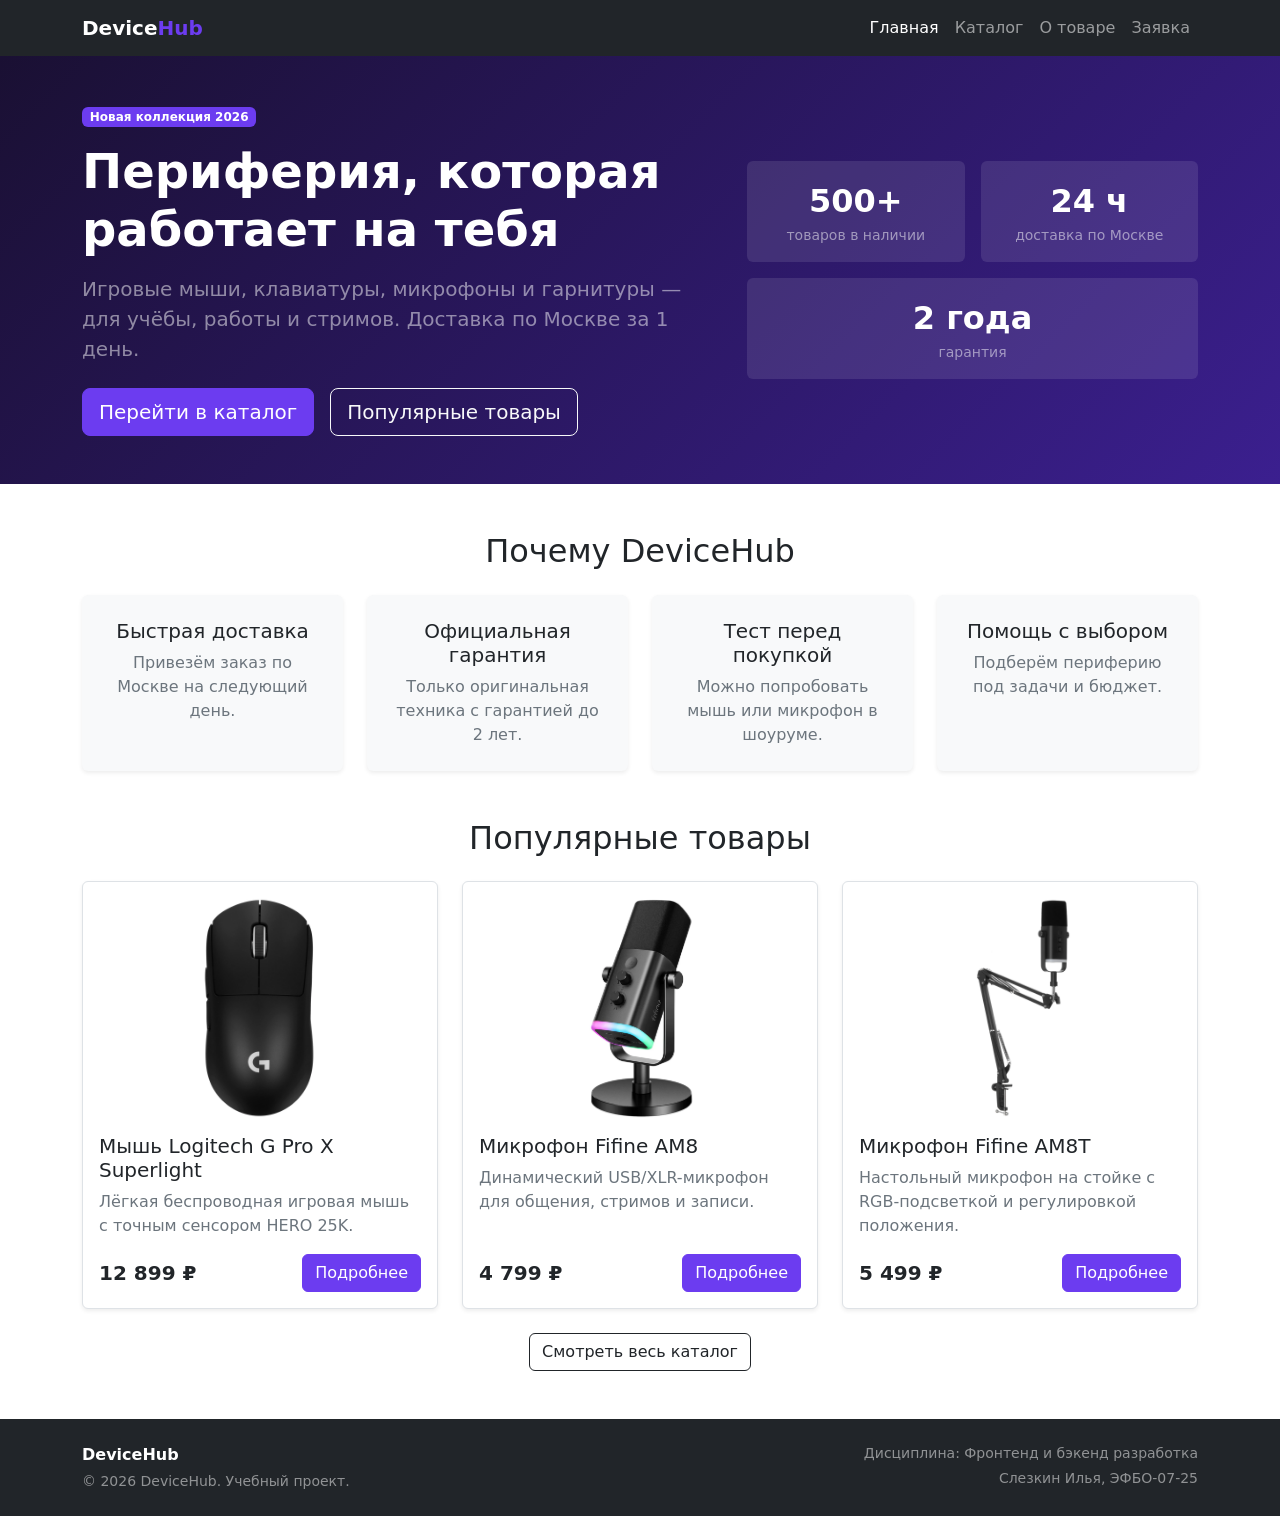
==== index.html @ ba84dd67 "feat: create Bootstrap grid homepage" ====
<!DOCTYPE html>
<html lang="ru">
<head>
  <meta charset="UTF-8">
  <meta name="viewport" content="width=device-width, initial-scale=1">
  <meta name="description" content="DeviceHub — учебный интернет-магазин компьютерной периферии на Bootstrap">
  <title>DeviceHub — компьютерная периферия</title>

  <link href="https://cdn.jsdelivr.net/npm/bootstrap@5.3.8/dist/css/bootstrap.min.css" rel="stylesheet">
  <link rel="stylesheet" href="css/custom.css">
</head>
<body>

  <header>
    <nav class="navbar navbar-expand-lg navbar-dark bg-dark">
      <div class="container">
        <a class="navbar-brand fw-bold" href="index.html">Device<span class="text-brand">Hub</span></a>

        <button class="navbar-toggler" type="button"
                data-bs-toggle="collapse" data-bs-target="#mainNav"
                aria-controls="mainNav" aria-expanded="false" aria-label="Открыть меню">
          <span class="navbar-toggler-icon"></span>
        </button>

        <div class="collapse navbar-collapse" id="mainNav">
          <ul class="navbar-nav ms-auto mb-2 mb-lg-0">
            <li class="nav-item"><a class="nav-link active" aria-current="page" href="index.html">Главная</a></li>
            <li class="nav-item"><a class="nav-link" href="catalog.html">Каталог</a></li>
            <li class="nav-item"><a class="nav-link" href="product.html">О товаре</a></li>
            <li class="nav-item"><a class="nav-link" href="order.html">Заявка</a></li>
          </ul>
        </div>
      </div>
    </nav>
  </header>

  <main>

    <section class="container-fluid hero py-5">
      <div class="container">
        <div class="row align-items-center g-4">
          <div class="col-12 col-lg-7 text-center text-lg-start">
            <span class="badge bg-brand mb-3">Новая коллекция 2026</span>
            <h1 class="display-5 fw-bold text-white mb-3">Периферия, которая работает на тебя</h1>
            <p class="lead text-white-50 mb-4">
              Игровые мыши, клавиатуры, микрофоны и гарнитуры — для учёбы, работы и стримов.
              Доставка по Москве за 1 день.
            </p>
            <div class="d-flex flex-column flex-sm-row gap-3 justify-content-center justify-content-lg-start">
              <a href="catalog.html" class="btn btn-brand btn-lg">Перейти в каталог</a>
              <a href="#popular" class="btn btn-outline-light btn-lg">Популярные товары</a>
            </div>
          </div>
          <div class="col-12 col-lg-5">
            <div class="hero__stats row g-3 text-center">
              <div class="col-6">
                <div class="p-3 rounded bg-white bg-opacity-10 text-white">
                  <div class="fs-2 fw-bold">500+</div>
                  <div class="small text-white-50">товаров в наличии</div>
                </div>
              </div>
              <div class="col-6">
                <div class="p-3 rounded bg-white bg-opacity-10 text-white">
                  <div class="fs-2 fw-bold">24 ч</div>
                  <div class="small text-white-50">доставка по Москве</div>
                </div>
              </div>
              <div class="col-12">
                <div class="p-3 rounded bg-white bg-opacity-10 text-white">
                  <div class="fs-2 fw-bold">2 года</div>
                  <div class="small text-white-50">гарантия</div>
                </div>
              </div>
            </div>
          </div>
        </div>
      </div>
    </section>

    <section class="container my-5" id="advantages">
      <h2 class="text-center mb-4">Почему DeviceHub</h2>
      <div class="row g-4">
        <div class="col-12 col-md-6 col-lg-3">
          <div class="advantage h-100 p-4 bg-light rounded shadow-sm text-center">
            <h3 class="h5">Быстрая доставка</h3>
            <p class="mb-0 text-secondary">Привезём заказ по Москве на следующий день.</p>
          </div>
        </div>
        <div class="col-12 col-md-6 col-lg-3">
          <div class="advantage h-100 p-4 bg-light rounded shadow-sm text-center">
            <h3 class="h5">Официальная гарантия</h3>
            <p class="mb-0 text-secondary">Только оригинальная техника с гарантией до 2 лет.</p>
          </div>
        </div>
        <div class="col-12 col-md-6 col-lg-3">
          <div class="advantage h-100 p-4 bg-light rounded shadow-sm text-center">
            <h3 class="h5">Тест перед покупкой</h3>
            <p class="mb-0 text-secondary">Можно попробовать мышь или микрофон в шоуруме.</p>
          </div>
        </div>
        <div class="col-12 col-md-6 col-lg-3">
          <div class="advantage h-100 p-4 bg-light rounded shadow-sm text-center">
            <h3 class="h5">Помощь с выбором</h3>
            <p class="mb-0 text-secondary">Подберём периферию под задачи и бюджет.</p>
          </div>
        </div>
      </div>
    </section>

    <section class="container my-5" id="popular">
      <h2 class="text-center mb-4">Популярные товары</h2>
      <div class="row g-4">

        <div class="col-12 col-md-6 col-lg-4">
          <div class="product-card h-100 p-3 border rounded bg-white shadow-sm d-flex flex-column">
            <img src="images/logitech g pro x.webp" class="img-fluid rounded mb-3 product-card__img" alt="Игровая мышь Logitech G Pro X Superlight">
            <h3 class="h5">Мышь Logitech G Pro X Superlight</h3>
            <p class="text-secondary flex-grow-1">Лёгкая беспроводная игровая мышь с точным сенсором HERO 25K.</p>
            <div class="d-flex justify-content-between align-items-center">
              <span class="fs-5 fw-bold">12 899 ₽</span>
              <a href="product.html" class="btn btn-brand">Подробнее</a>
            </div>
          </div>
        </div>

        <div class="col-12 col-md-6 col-lg-4">
          <div class="product-card h-100 p-3 border rounded bg-white shadow-sm d-flex flex-column">
            <img src="images/fifine am8.webp" class="img-fluid rounded mb-3 product-card__img" alt="Микрофон Fifine AM8">
            <h3 class="h5">Микрофон Fifine AM8</h3>
            <p class="text-secondary flex-grow-1">Динамический USB/XLR-микрофон для общения, стримов и записи.</p>
            <div class="d-flex justify-content-between align-items-center">
              <span class="fs-5 fw-bold">4 799 ₽</span>
              <a href="product.html" class="btn btn-brand">Подробнее</a>
            </div>
          </div>
        </div>

        <div class="col-12 col-md-6 col-lg-4">
          <div class="product-card h-100 p-3 border rounded bg-white shadow-sm d-flex flex-column">
            <img src="images/fifine am8t.webp" class="img-fluid rounded mb-3 product-card__img" alt="Микрофон Fifine AM8T на стойке">
            <h3 class="h5">Микрофон Fifine AM8T</h3>
            <p class="text-secondary flex-grow-1">Настольный микрофон на стойке с RGB-подсветкой и регулировкой положения.</p>
            <div class="d-flex justify-content-between align-items-center">
              <span class="fs-5 fw-bold">5 499 ₽</span>
              <a href="product.html" class="btn btn-brand">Подробнее</a>
            </div>
          </div>
        </div>

      </div>
      <div class="text-center mt-4">
        <a href="catalog.html" class="btn btn-outline-dark">Смотреть весь каталог</a>
      </div>
    </section>

  </main>

  <footer class="bg-dark text-white-50 py-4 mt-5">
    <div class="container">
      <div class="row g-3">
        <div class="col-12 col-md-6">
          <p class="mb-1 text-white fw-bold">DeviceHub</p>
          <p class="mb-0 small">© 2026 DeviceHub. Учебный проект.</p>
        </div>
        <div class="col-12 col-md-6 text-md-end small">
          <p class="mb-1">Дисциплина: Фронтенд и бэкенд разработка</p>
          <p class="mb-0">Слезкин Илья, ЭФБО-07-25</p>
        </div>
      </div>
    </div>
  </footer>

  <script src="https://cdn.jsdelivr.net/npm/bootstrap@5.3.8/dist/js/bootstrap.bundle.min.js"></script>
</body>
</html>
---- css/custom.css ----
:root {
  --brand: #6c3cf0;
  --brand-dark: #5426d6;
  --hero-from: #1a1033;
  --hero-to: #3b1f8f;
}

.text-brand { color: var(--brand); }
.bg-brand   { background-color: var(--brand); }

.btn-brand {
  --bs-btn-color: #fff;
  --bs-btn-bg: var(--brand);
  --bs-btn-border-color: var(--brand);
  --bs-btn-hover-color: #fff;
  --bs-btn-hover-bg: var(--brand-dark);
  --bs-btn-hover-border-color: var(--brand-dark);
  --bs-btn-active-bg: var(--brand-dark);
  --bs-btn-active-border-color: var(--brand-dark);
}

.hero {
  background: linear-gradient(135deg, var(--hero-from), var(--hero-to));
}

.product-card {
  transition: transform 0.2s ease, box-shadow 0.2s ease;
}

.product-card:hover {
  transform: translateY(-4px);
  box-shadow: 0 0.5rem 1.5rem rgba(0, 0, 0, 0.12) !important;
}

.product-card__img {
  width: 100%;
  height: 220px;
  object-fit: contain;
}
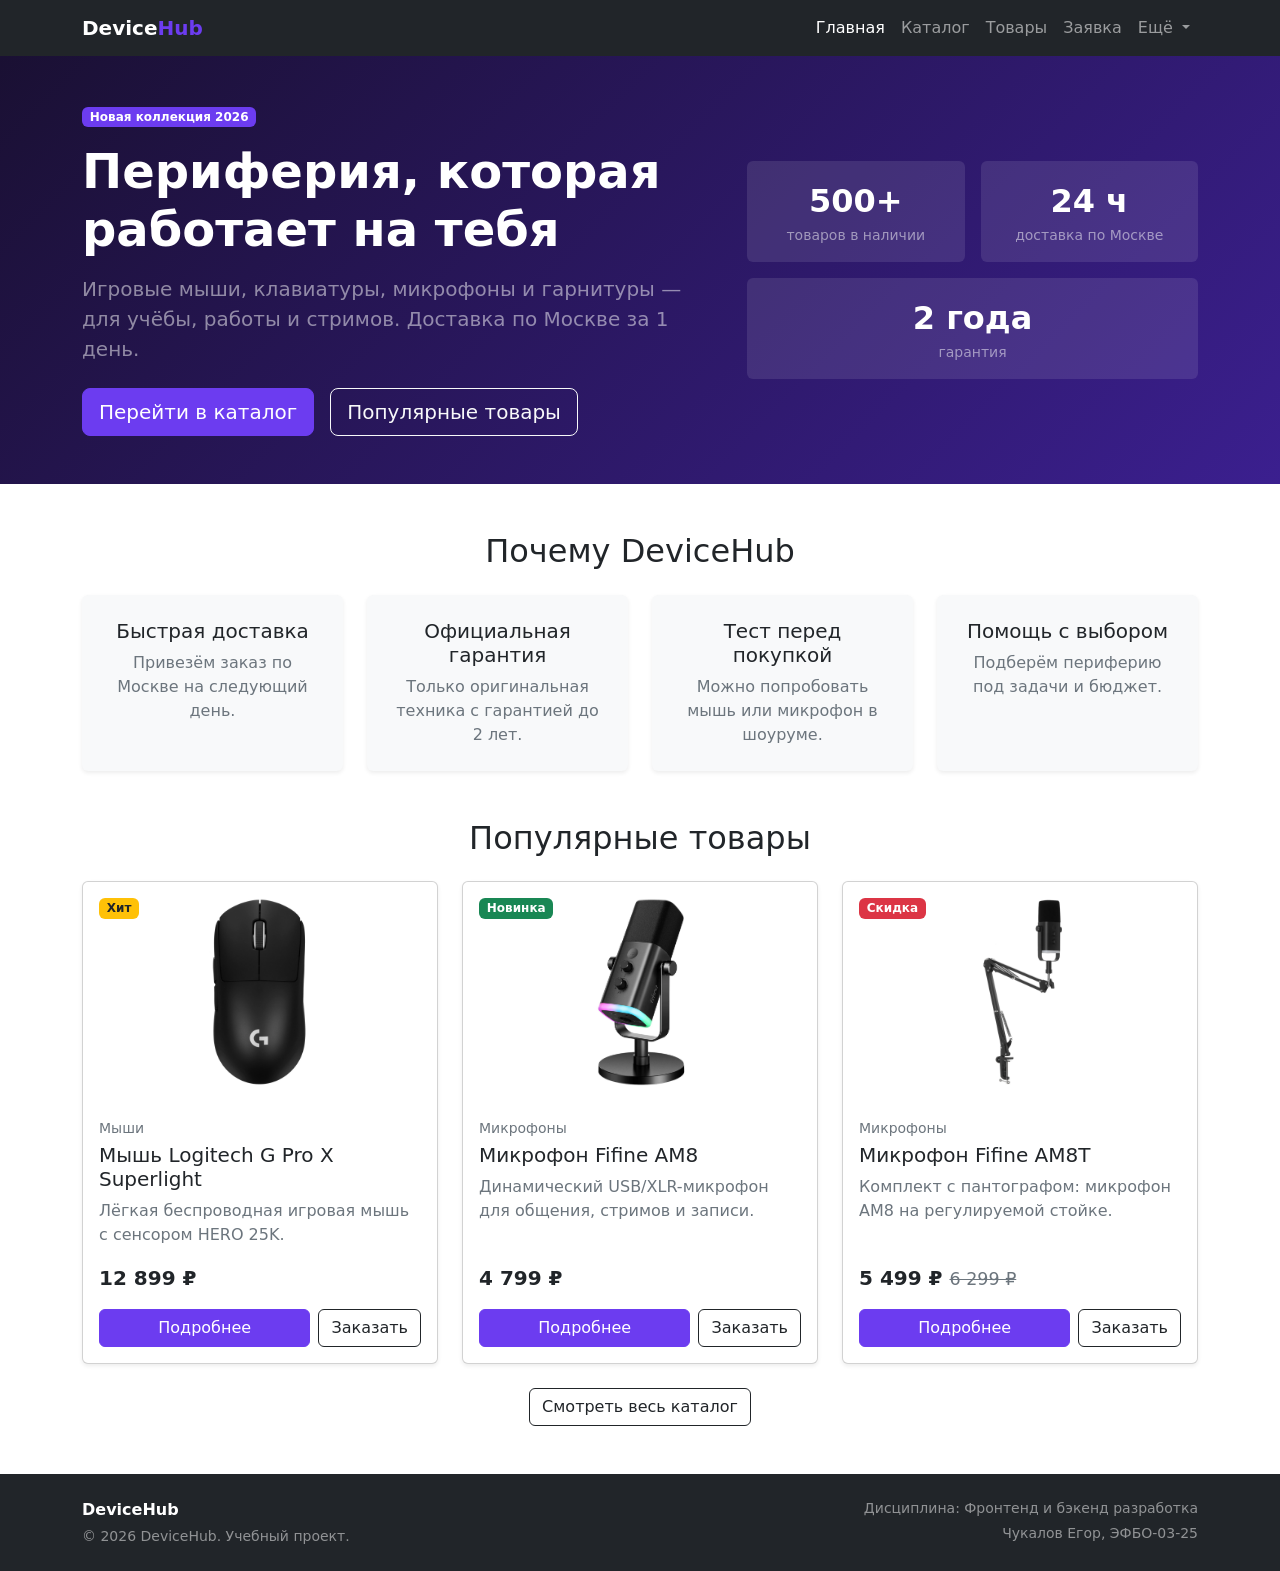
==== commit 1c950fe6: "feat: add catalog, product and order pages with Bootstrap components" ====
--- a/index.html
+++ b/index.html
@@ -26,8 +26,19 @@
           <ul class="navbar-nav ms-auto mb-2 mb-lg-0">
             <li class="nav-item"><a class="nav-link active" aria-current="page" href="index.html">Главная</a></li>
             <li class="nav-item"><a class="nav-link" href="catalog.html">Каталог</a></li>
-            <li class="nav-item"><a class="nav-link" href="product.html">О товаре</a></li>
+            <li class="nav-item"><a class="nav-link" href="product.html">Товары</a></li>
             <li class="nav-item"><a class="nav-link" href="order.html">Заявка</a></li>
+            <li class="nav-item dropdown">
+              <a class="nav-link dropdown-toggle" href="#" role="button" data-bs-toggle="dropdown" aria-expanded="false">
+                Ещё
+              </a>
+              <ul class="dropdown-menu dropdown-menu-end">
+                <li><a class="dropdown-item" href="index.html#advantages">Преимущества</a></li>
+                <li><a class="dropdown-item" href="index.html#popular">Популярные товары</a></li>
+                <li><hr class="dropdown-divider"></li>
+                <li><a class="dropdown-item" href="order.html">Оформить заявку</a></li>
+              </ul>
+            </li>
           </ul>
         </div>
       </div>
@@ -112,37 +123,52 @@
       <div class="row g-4">
 
         <div class="col-12 col-md-6 col-lg-4">
-          <div class="product-card h-100 p-3 border rounded bg-white shadow-sm d-flex flex-column">
-            <img src="images/logitech g pro x.webp" class="img-fluid rounded mb-3 product-card__img" alt="Игровая мышь Logitech G Pro X Superlight">
-            <h3 class="h5">Мышь Logitech G Pro X Superlight</h3>
-            <p class="text-secondary flex-grow-1">Лёгкая беспроводная игровая мышь с точным сенсором HERO 25K.</p>
-            <div class="d-flex justify-content-between align-items-center">
-              <span class="fs-5 fw-bold">12 899 ₽</span>
-              <a href="product.html" class="btn btn-brand">Подробнее</a>
+          <div class="card h-100 shadow-sm product-card position-relative">
+            <span class="badge bg-warning text-dark position-absolute top-0 start-0 m-3">Хит</span>
+            <img src="images/logitech g pro x.webp" class="card-img-top product-card__img p-3" alt="Мышь Logitech G Pro X Superlight">
+            <div class="card-body d-flex flex-column">
+              <p class="small text-secondary mb-1">Мыши</p>
+              <h3 class="card-title h5">Мышь Logitech G Pro X Superlight</h3>
+              <p class="card-text text-secondary flex-grow-1">Лёгкая беспроводная игровая мышь с сенсором HERO 25K.</p>
+              <p class="fs-5 fw-bold mb-3">12 899 ₽</p>
+              <div class="d-flex gap-2">
+                <a href="product.html#g-pro-x" class="btn btn-brand flex-grow-1">Подробнее</a>
+                <a href="order.html" class="btn btn-outline-dark">Заказать</a>
+              </div>
             </div>
           </div>
         </div>
 
         <div class="col-12 col-md-6 col-lg-4">
-          <div class="product-card h-100 p-3 border rounded bg-white shadow-sm d-flex flex-column">
-            <img src="images/fifine am8.webp" class="img-fluid rounded mb-3 product-card__img" alt="Микрофон Fifine AM8">
-            <h3 class="h5">Микрофон Fifine AM8</h3>
-            <p class="text-secondary flex-grow-1">Динамический USB/XLR-микрофон для общения, стримов и записи.</p>
-            <div class="d-flex justify-content-between align-items-center">
-              <span class="fs-5 fw-bold">4 799 ₽</span>
-              <a href="product.html" class="btn btn-brand">Подробнее</a>
+          <div class="card h-100 shadow-sm product-card position-relative">
+            <span class="badge bg-success position-absolute top-0 start-0 m-3">Новинка</span>
+            <img src="images/fifine am8.webp" class="card-img-top product-card__img p-3" alt="Микрофон Fifine AM8">
+            <div class="card-body d-flex flex-column">
+              <p class="small text-secondary mb-1">Микрофоны</p>
+              <h3 class="card-title h5">Микрофон Fifine AM8</h3>
+              <p class="card-text text-secondary flex-grow-1">Динамический USB/XLR-микрофон для общения, стримов и записи.</p>
+              <p class="fs-5 fw-bold mb-3">4 799 ₽</p>
+              <div class="d-flex gap-2">
+                <a href="product.html#fifine-am8" class="btn btn-brand flex-grow-1">Подробнее</a>
+                <a href="order.html" class="btn btn-outline-dark">Заказать</a>
+              </div>
             </div>
           </div>
         </div>
 
         <div class="col-12 col-md-6 col-lg-4">
-          <div class="product-card h-100 p-3 border rounded bg-white shadow-sm d-flex flex-column">
-            <img src="images/fifine am8t.webp" class="img-fluid rounded mb-3 product-card__img" alt="Микрофон Fifine AM8T на стойке">
-            <h3 class="h5">Микрофон Fifine AM8T</h3>
-            <p class="text-secondary flex-grow-1">Настольный микрофон на стойке с RGB-подсветкой и регулировкой положения.</p>
-            <div class="d-flex justify-content-between align-items-center">
-              <span class="fs-5 fw-bold">5 499 ₽</span>
-              <a href="product.html" class="btn btn-brand">Подробнее</a>
+          <div class="card h-100 shadow-sm product-card position-relative">
+            <span class="badge bg-danger position-absolute top-0 start-0 m-3">Скидка</span>
+            <img src="images/fifine am8t.webp" class="card-img-top product-card__img p-3" alt="Микрофон Fifine AM8T">
+            <div class="card-body d-flex flex-column">
+              <p class="small text-secondary mb-1">Микрофоны</p>
+              <h3 class="card-title h5">Микрофон Fifine AM8T</h3>
+              <p class="card-text text-secondary flex-grow-1">Комплект с пантографом: микрофон AM8 на регулируемой стойке.</p>
+              <p class="fs-5 fw-bold mb-3">5 499 ₽ <small class="text-secondary text-decoration-line-through fw-normal">6 299 ₽</small></p>
+              <div class="d-flex gap-2">
+                <a href="product.html#fifine-am8t" class="btn btn-brand flex-grow-1">Подробнее</a>
+                <a href="order.html" class="btn btn-outline-dark">Заказать</a>
+              </div>
             </div>
           </div>
         </div>
@@ -164,7 +190,7 @@
         </div>
         <div class="col-12 col-md-6 text-md-end small">
           <p class="mb-1">Дисциплина: Фронтенд и бэкенд разработка</p>
-          <p class="mb-0">Слезкин Илья, ЭФБО-07-25</p>
+          <p class="mb-0">Чукалов Егор, ЭФБО-03-25</p>
         </div>
       </div>
     </div>
--- a/css/custom.css
+++ b/css/custom.css
@@ -37,3 +37,8 @@
   height: 220px;
   object-fit: contain;
 }
+
+.product-page__img {
+  max-height: 420px;
+  object-fit: contain;
+}
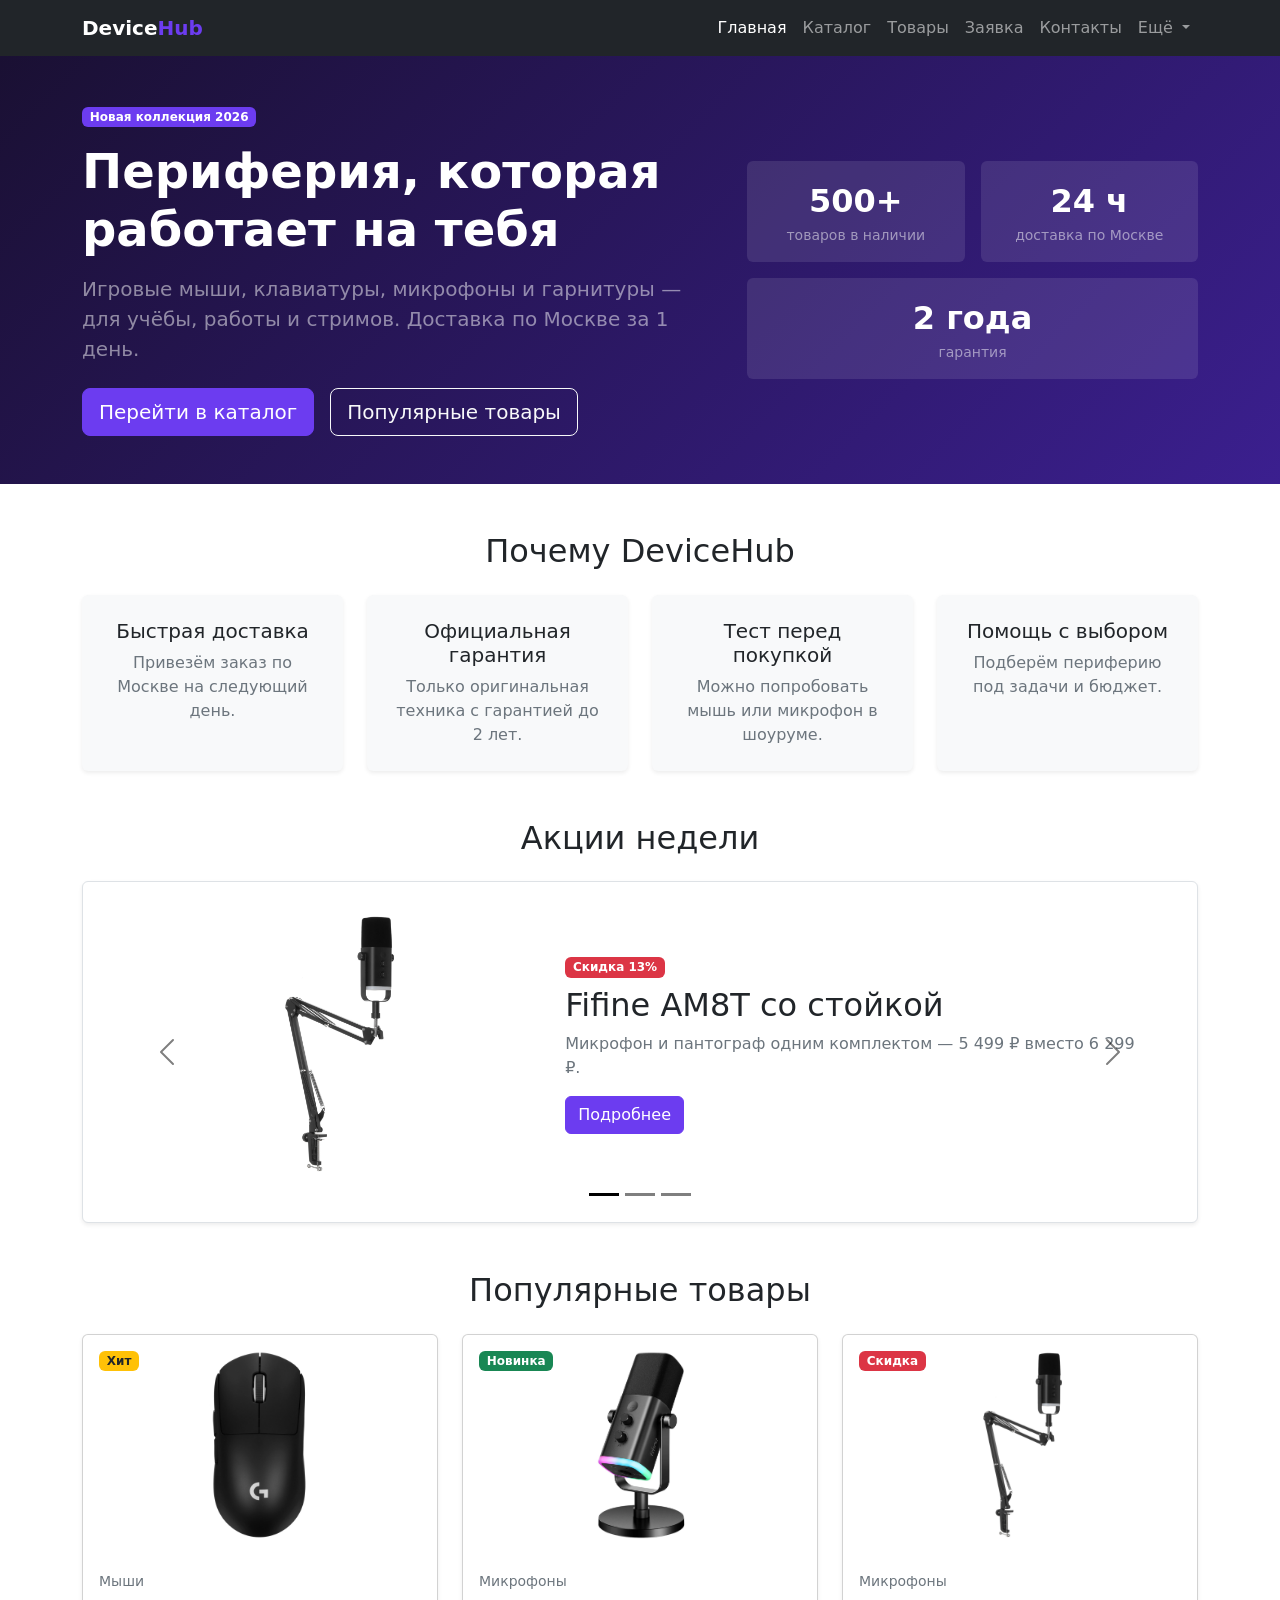
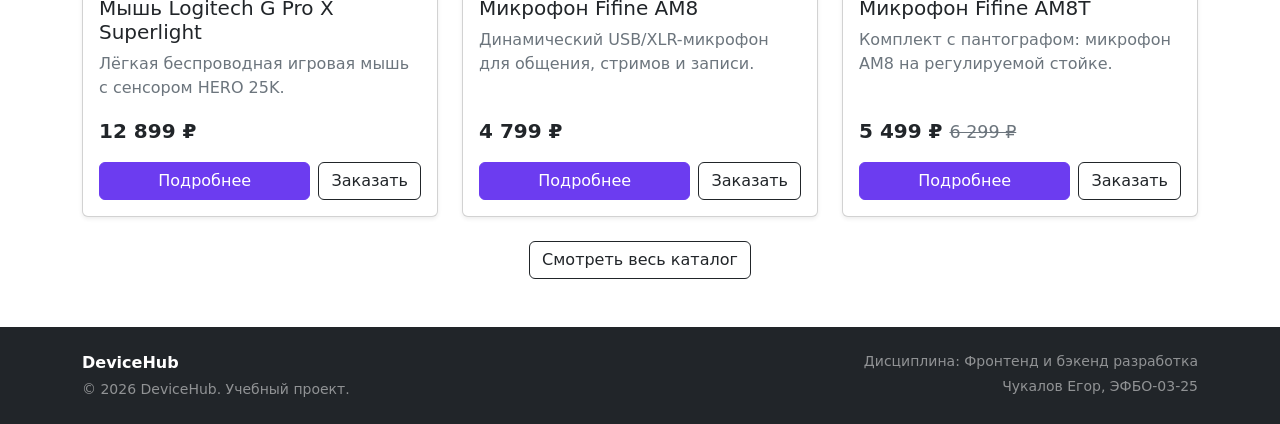
==== commit 891202fd: "feat: local Bootstrap, contacts page, catalog filter, form validation, carousel" ====
--- a/index.html
+++ b/index.html
@@ -5,8 +5,7 @@
   <meta name="viewport" content="width=device-width, initial-scale=1">
   <meta name="description" content="DeviceHub — учебный интернет-магазин компьютерной периферии на Bootstrap">
   <title>DeviceHub — компьютерная периферия</title>
-
-  <link href="https://cdn.jsdelivr.net/npm/bootstrap@5.3.8/dist/css/bootstrap.min.css" rel="stylesheet">
+  <link rel="stylesheet" href="vendor/bootstrap/css/bootstrap.min.css">
   <link rel="stylesheet" href="css/custom.css">
 </head>
 <body>
@@ -28,6 +27,7 @@
             <li class="nav-item"><a class="nav-link" href="catalog.html">Каталог</a></li>
             <li class="nav-item"><a class="nav-link" href="product.html">Товары</a></li>
             <li class="nav-item"><a class="nav-link" href="order.html">Заявка</a></li>
+            <li class="nav-item"><a class="nav-link" href="contacts.html">Контакты</a></li>
             <li class="nav-item dropdown">
               <a class="nav-link dropdown-toggle" href="#" role="button" data-bs-toggle="dropdown" aria-expanded="false">
                 Ещё
@@ -37,6 +37,7 @@
                 <li><a class="dropdown-item" href="index.html#popular">Популярные товары</a></li>
                 <li><hr class="dropdown-divider"></li>
                 <li><a class="dropdown-item" href="order.html">Оформить заявку</a></li>
+                <li><a class="dropdown-item" href="contacts.html#faq">Частые вопросы</a></li>
               </ul>
             </li>
           </ul>
@@ -118,11 +119,73 @@
       </div>
     </section>
 
+    <section class="container my-5" id="promo">
+      <h2 class="text-center mb-4">Акции недели</h2>
+      <div id="promoCarousel" class="carousel carousel-dark slide border rounded bg-white shadow-sm" data-bs-ride="carousel">
+        <div class="carousel-indicators">
+          <button type="button" data-bs-target="#promoCarousel" data-bs-slide-to="0" class="active" aria-current="true" aria-label="Слайд 1"></button>
+          <button type="button" data-bs-target="#promoCarousel" data-bs-slide-to="1" aria-label="Слайд 2"></button>
+          <button type="button" data-bs-target="#promoCarousel" data-bs-slide-to="2" aria-label="Слайд 3"></button>
+        </div>
+        <div class="carousel-inner">
+          <div class="carousel-item active">
+            <div class="row g-4 align-items-center promo-slide px-4 px-md-5">
+              <div class="col-12 col-md-5 text-center">
+                <img src="images/fifine am8t.webp" class="img-fluid promo-slide__img" alt="Fifine AM8T со стойкой">
+              </div>
+              <div class="col-12 col-md-7 text-center text-md-start">
+                <span class="badge bg-danger mb-2">Скидка 13%</span>
+                <h3 class="h2">Fifine AM8T со стойкой</h3>
+                <p class="text-secondary">Микрофон и пантограф одним комплектом — 5 499 ₽ вместо 6 299 ₽.</p>
+                <a href="product.html#fifine-am8t" class="btn btn-brand">Подробнее</a>
+              </div>
+            </div>
+          </div>
+
+          <div class="carousel-item">
+            <div class="row g-4 align-items-center promo-slide px-4 px-md-5">
+              <div class="col-12 col-md-5 text-center">
+                <img src="images/hyperx cloud iii.webp" class="img-fluid promo-slide__img" alt="HyperX Cloud III">
+              </div>
+              <div class="col-12 col-md-7 text-center text-md-start">
+                <span class="badge bg-danger mb-2">Скидка 14%</span>
+                <h3 class="h2">HyperX Cloud III</h3>
+                <p class="text-secondary">Игровая гарнитура с 53-мм драйверами — 9 490 ₽ вместо 10 990 ₽.</p>
+                <a href="product.html#hyperx-cloud-3" class="btn btn-brand">Подробнее</a>
+              </div>
+            </div>
+          </div>
+
+          <div class="carousel-item">
+            <div class="row g-4 align-items-center promo-slide px-4 px-md-5">
+              <div class="col-12 col-md-5 text-center">
+                <img src="images/keychron k2.webp" class="img-fluid promo-slide__img" alt="Keychron K2">
+              </div>
+              <div class="col-12 col-md-7 text-center text-md-start">
+                <span class="badge bg-warning text-dark mb-2">Хит продаж</span>
+                <h3 class="h2">Keychron K2</h3>
+                <p class="text-secondary">Механическая клавиатура для работы и игр, Bluetooth и USB-C.</p>
+                <a href="product.html#keychron-k2" class="btn btn-brand">Подробнее</a>
+              </div>
+            </div>
+          </div>
+        </div>
+        <button class="carousel-control-prev" type="button" data-bs-target="#promoCarousel" data-bs-slide="prev">
+          <span class="carousel-control-prev-icon" aria-hidden="true"></span>
+          <span class="visually-hidden">Предыдущий</span>
+        </button>
+        <button class="carousel-control-next" type="button" data-bs-target="#promoCarousel" data-bs-slide="next">
+          <span class="carousel-control-next-icon" aria-hidden="true"></span>
+          <span class="visually-hidden">Следующий</span>
+        </button>
+      </div>
+    </section>
+
     <section class="container my-5" id="popular">
       <h2 class="text-center mb-4">Популярные товары</h2>
       <div class="row g-4">
 
-        <div class="col-12 col-md-6 col-lg-4">
+        <div class="col-12 col-md-6 col-lg-4" data-category="mice">
           <div class="card h-100 shadow-sm product-card position-relative">
             <span class="badge bg-warning text-dark position-absolute top-0 start-0 m-3">Хит</span>
             <img src="images/logitech g pro x.webp" class="card-img-top product-card__img p-3" alt="Мышь Logitech G Pro X Superlight">
@@ -139,7 +202,7 @@
           </div>
         </div>
 
-        <div class="col-12 col-md-6 col-lg-4">
+        <div class="col-12 col-md-6 col-lg-4" data-category="mics">
           <div class="card h-100 shadow-sm product-card position-relative">
             <span class="badge bg-success position-absolute top-0 start-0 m-3">Новинка</span>
             <img src="images/fifine am8.webp" class="card-img-top product-card__img p-3" alt="Микрофон Fifine AM8">
@@ -156,7 +219,7 @@
           </div>
         </div>
 
-        <div class="col-12 col-md-6 col-lg-4">
+        <div class="col-12 col-md-6 col-lg-4" data-category="mics">
           <div class="card h-100 shadow-sm product-card position-relative">
             <span class="badge bg-danger position-absolute top-0 start-0 m-3">Скидка</span>
             <img src="images/fifine am8t.webp" class="card-img-top product-card__img p-3" alt="Микрофон Fifine AM8T">
@@ -196,6 +259,7 @@
     </div>
   </footer>
 
-  <script src="https://cdn.jsdelivr.net/npm/bootstrap@5.3.8/dist/js/bootstrap.bundle.min.js"></script>
+  <script src="vendor/bootstrap/js/bootstrap.bundle.min.js"></script>
+  <script src="js/main.js"></script>
 </body>
 </html>
--- a/css/custom.css
+++ b/css/custom.css
@@ -42,3 +42,18 @@
   max-height: 420px;
   object-fit: contain;
 }
+
+.promo-slide {
+  min-height: 340px;
+  padding-top: 2rem;
+  padding-bottom: 3rem;
+}
+
+.promo-slide__img {
+  max-height: 260px;
+  object-fit: contain;
+}
+
+.product-item {
+  scroll-margin-top: 1rem;
+}
